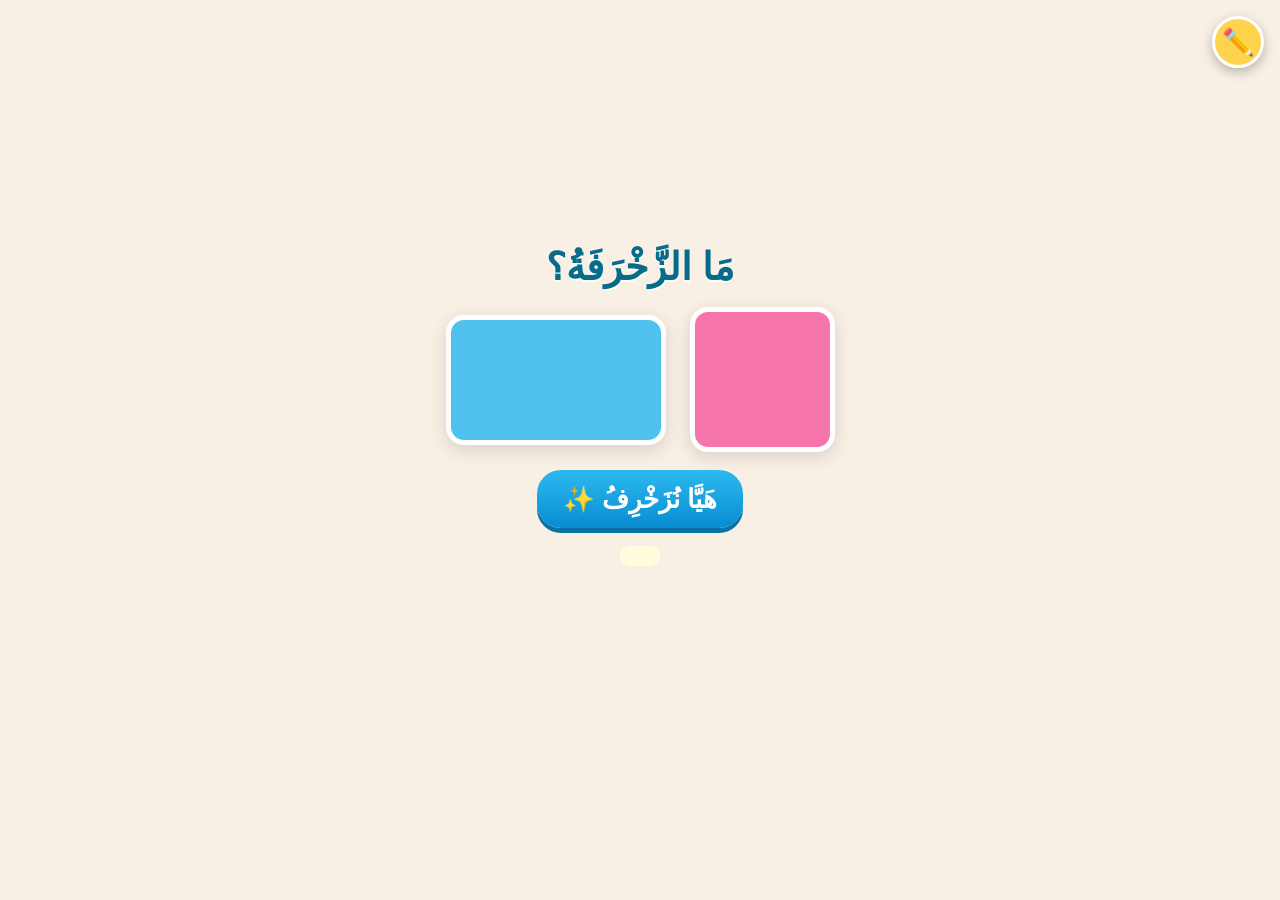
==== 05-decoration.html @ 0cf8bf09 "Add files via upload" ====
<!doctype html><html lang="ar" dir="rtl"><head><meta charset="utf-8"><meta name="viewport" content="width=device-width,initial-scale=1"><link rel="stylesheet" href="style.css"><title>أزخرف بالمربع والمستطيل</title></head><body><main class="page" style="background-image:url('bg-decoration.png')"><div class="board"><div class="title">مَا الزَّخْرَفَةُ؟</div><video id="do" class="character" src="decoration-open.mp4" controls autoplay></video><div class="row" id="plain"><div class="shape sq pink"></div><div class="shape rect sky"></div></div><button class="btn" onclick="decorateNow()">هَيَّا نُزَخْرِفُ ✨</button><div id="decorMsg" class="msg"></div><button id="quiz" class="btn alt hidden" onclick="quizDecor()">أَيُّهُمَا مُزَخْرَفٌ؟</button><div id="decorQuiz" class="row hidden"></div><video id="dc" class="character hidden" src="decoration-close.mp4" controls></video></div></main><script src="common.js"></script><script>document.addEventListener('DOMContentLoaded',()=>{document.body.insertAdjacentHTML('beforeend',nav('04-compare.html','06-watch-discover.html'));window.decorateNow=()=>{[...plain.children].forEach((x,i)=>{x.style.backgroundImage='repeating-linear-gradient(45deg,#f575aa 0 20px,#ffd04b 20px 40px,#4fc3ee 40px 60px)';x.animate([{transform:'scale(.9)'},{transform:'scale(1.08)'},{transform:'scale(1)'}],900)});decorMsg.textContent='نُزَيِّنُ الْأَشْكَالَ فَنَصْنَعُ زَخَارِفَ جَمِيلَةً.';do.classList.add('hidden');quiz.classList.remove('hidden')};window.quizDecor=()=>{quiz.classList.add('hidden');decorMsg.textContent='اِخْتَرْنَ الشَّكْلَ الْمُزَخْرَفَ.';decorQuiz.innerHTML='<button class="card" onclick="decorAnswer(false)"><div class="shape sq pink"></div></button><button class="card" onclick="decorAnswer(true)"><div class="shape rect" style="background:repeating-linear-gradient(45deg,#f575aa 0 20px,#ffd04b 20px 40px,#4fc3ee 40px 60px)"></div></button>';decorQuiz.classList.remove('hidden')};window.decorAnswer=(ok)=>{if(!ok){decorMsg.textContent='حَاوِلْنَ مَرَّةً أُخْرَى.';return}decorMsg.textContent='أَحْسَنْتُنَّ! هَذَا شَكْلٌ مُزَخْرَفٌ.';decorQuiz.classList.add('hidden');do.classList.add('hidden');dc.classList.remove('hidden');dc.play().catch(()=>{})}});</script></body></html>
---- style.css ----
:root{--blue:#087da3;--pink:#f35f9e;--yellow:#ffc642;--purple:#8b5be8;--green:#35b86a}
*{box-sizing:border-box}html,body{margin:0;width:100%;height:100%;font-family:"Tahoma","Arial",sans-serif;direction:rtl;background:#f8f0e5;overflow:hidden}.page{position:relative;width:100vw;height:100vh;background-size:cover;background-position:center}.board{position:absolute;inset:8% 17% 18% 17%;display:flex;flex-direction:column;align-items:center;justify-content:center;gap:18px;text-align:center}.title{font-size:clamp(24px,3vw,48px);font-weight:900;color:#086b88;text-shadow:0 2px #fff}.row{display:flex;gap:24px;align-items:center;justify-content:center;flex-wrap:wrap}.shape{border:5px solid #fff;box-shadow:0 5px 18px #0002;cursor:pointer;transition:.25s}.sq{width:145px;height:145px;border-radius:18px}.rect{width:220px;height:130px;border-radius:18px}.pink{background:#f575aa}.sky{background:#4fc3ee}.yellow{background:#ffd04b}.purple{background:#9566e8}.btn{border:0;border-radius:24px;padding:14px 26px;font-size:clamp(18px,2vw,30px);font-weight:800;color:#fff;background:linear-gradient(#2cb9f0,#078dd1);box-shadow:0 5px 0 #0872a5;cursor:pointer}.btn.alt{background:linear-gradient(#a873f2,#7544d7);box-shadow:0 5px 0 #5830aa}.btn.pinkb{background:linear-gradient(#ff83b8,#ef4f93);box-shadow:0 5px 0 #bd3970}.msg{font-size:clamp(20px,2.2vw,34px);font-weight:800;color:#0a6687;background:#fffddd;padding:10px 20px;border-radius:18px}.nav{position:absolute;bottom:2%;left:3%;right:3%;display:flex;justify-content:space-between;align-items:center;z-index:30}.nav a{text-decoration:none;background:#fff;border:3px solid #ef6b9f;color:#d94e86;border-radius:25px;padding:10px 20px;font-size:20px;font-weight:800}.nav .home{border-color:#2499e0;color:#167fc0}.teacher{position:fixed;top:16px;right:16px;z-index:100}.penbtn{width:52px;height:52px;border-radius:50%;border:3px solid #fff;background:#ffd34e;font-size:26px;box-shadow:0 4px 12px #0004;cursor:pointer}.tools{display:none;margin-top:8px;background:#fff;border-radius:18px;padding:8px;box-shadow:0 4px 18px #0004;gap:6px;flex-wrap:wrap;width:240px}.tools.open{display:flex}.tools button{border:1px solid #ddd;background:#fafafa;border-radius:10px;padding:7px;cursor:pointer}.color{width:26px;height:26px;border-radius:50%!important}.draw-layer{position:fixed;inset:0;z-index:90;pointer-events:none}.draw-layer.active{pointer-events:auto}.character{position:absolute;left:1.5%;bottom:10%;width:min(31vw,420px);max-height:70vh;z-index:12;object-fit:contain;filter:drop-shadow(0 8px 10px #0003)}.videoBox{width:min(78vw,1100px);max-height:65vh;border-radius:24px;box-shadow:0 10px 30px #0004;background:#000}.cards{display:grid;grid-template-columns:repeat(3,minmax(120px,1fr));gap:16px;width:90%}.card{background:#fff;border-radius:22px;padding:18px;box-shadow:0 5px 18px #0002;font-size:24px;font-weight:800;cursor:pointer}.hidden{display:none!important}.dotted{border:5px dashed #888;background:#fff8}.slots{display:flex;gap:10px;background:#8067df;padding:14px;border-radius:24px}.slot{width:110px;height:90px;background:#fff;border-radius:14px;display:flex;align-items:center;justify-content:center}.smallshape{width:65px;height:65px;border-radius:10px}.smallrect{width:85px;height:50px;border-radius:10px}.stars{position:absolute;top:3%;left:31%;right:31%;display:flex;justify-content:space-around;font-size:52px;z-index:5}.star.done{filter:drop-shadow(0 0 10px gold);color:#ffc400}.assess{background:#fffdf4;border-radius:28px;padding:20px;width:86%;max-height:65vh;overflow:auto}.feedback{font-size:28px;font-weight:900;min-height:40px}.stepbar{display:flex;gap:10px;flex-wrap:wrap}.step{padding:12px 18px;border-radius:18px;background:#ffffffdd;font-weight:900;font-size:24px;border:3px solid #f0b23c;cursor:pointer}.pattern{display:flex;gap:10px;align-items:center}.pattern>div{box-shadow:0 2px 6px #0002}.homewrap{position:absolute;inset:0}.hot{position:absolute;background:transparent;border:0;cursor:pointer}.hot:hover{outline:4px solid #fff8;border-radius:20px}@media(max-width:800px){.board{inset:10% 8% 18%}.character{width:35vw}.sq{width:100px;height:100px}.rect{width:160px;height:90px}.cards{grid-template-columns:repeat(2,1fr)}.nav a{font-size:16px;padding:8px 12px}}

/* FIX: interactive controls stay clickable while teacher pen is active */
.board button,.board a,.nav a,.teacher button,.board input,.board select{position:relative;z-index:95;pointer-events:auto}.board video{position:relative;z-index:25}.draw-layer.active{z-index:90}.teacher{z-index:120}.nav{z-index:110}

/* Standalone lesson pages: never show the home screen behind their content */
.standalone-page{background:linear-gradient(180deg,#fff9ef 0%,#f7ead8 100%)}
.standalone-page .board{inset:5% 7% 14%;background:rgba(255,255,255,.78);border-radius:30px;padding:18px;box-shadow:0 12px 34px #8a623322}
.standalone-page .videoBox{width:min(88vw,1180px);max-height:72vh;object-fit:contain;background:#111;border:6px solid #fff}
/* Chroma-key canvases for Minara/Minbar opening and closing clips */
canvas.character{pointer-events:auto!important;touch-action:manipulation}
video.character.hidden+canvas.character{display:none!important}
@media(max-width:800px){.standalone-page .board{inset:5% 3% 15%;padding:10px}.standalone-page .videoBox{width:94vw;max-height:70vh}.character{width:min(42vw,330px)}}

/* 2026-09-30 tablet/mobile interaction cleanup */
.board{overflow:visible}
.character{left:2%;bottom:11%;width:min(23vw,300px);max-height:45vh}
@media(max-width:900px){
  .board{gap:12px}
  .character{left:2%;bottom:12%;width:min(19vw,190px);max-height:34vh}
  .slots{gap:7px;padding:10px}.slot{width:88px;height:74px}
}
@media(max-width:600px){.character{width:22vw;max-height:28vh}.btn{padding:10px 15px}.row{gap:10px}}
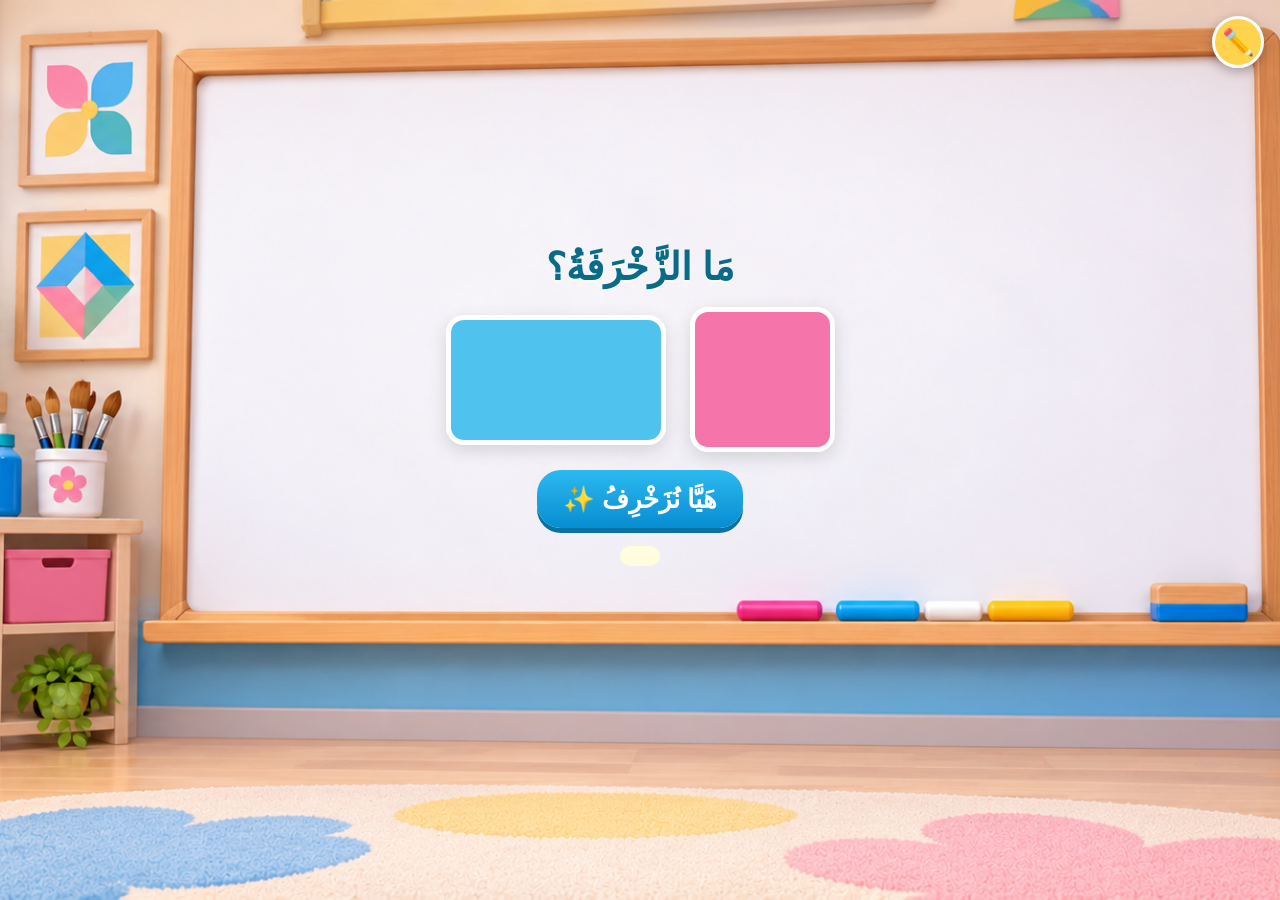
==== commit 1a4e5e84: "Add files via upload" ====
--- a/05-decoration.html
+++ b/05-decoration.html
@@ -1 +1 @@
-<!doctype html><html lang="ar" dir="rtl"><head><meta charset="utf-8"><meta name="viewport" content="width=device-width,initial-scale=1"><link rel="stylesheet" href="style.css"><title>أزخرف بالمربع والمستطيل</title></head><body><main class="page" style="background-image:url('bg-decoration.png')"><div class="board"><div class="title">مَا الزَّخْرَفَةُ؟</div><video id="do" class="character" src="decoration-open.mp4" controls autoplay></video><div class="row" id="plain"><div class="shape sq pink"></div><div class="shape rect sky"></div></div><button class="btn" onclick="decorateNow()">هَيَّا نُزَخْرِفُ ✨</button><div id="decorMsg" class="msg"></div><button id="quiz" class="btn alt hidden" onclick="quizDecor()">أَيُّهُمَا مُزَخْرَفٌ؟</button><div id="decorQuiz" class="row hidden"></div><video id="dc" class="character hidden" src="decoration-close.mp4" controls></video></div></main><script src="common.js"></script><script>document.addEventListener('DOMContentLoaded',()=>{document.body.insertAdjacentHTML('beforeend',nav('04-compare.html','06-watch-discover.html'));window.decorateNow=()=>{[...plain.children].forEach((x,i)=>{x.style.backgroundImage='repeating-linear-gradient(45deg,#f575aa 0 20px,#ffd04b 20px 40px,#4fc3ee 40px 60px)';x.animate([{transform:'scale(.9)'},{transform:'scale(1.08)'},{transform:'scale(1)'}],900)});decorMsg.textContent='نُزَيِّنُ الْأَشْكَالَ فَنَصْنَعُ زَخَارِفَ جَمِيلَةً.';do.classList.add('hidden');quiz.classList.remove('hidden')};window.quizDecor=()=>{quiz.classList.add('hidden');decorMsg.textContent='اِخْتَرْنَ الشَّكْلَ الْمُزَخْرَفَ.';decorQuiz.innerHTML='<button class="card" onclick="decorAnswer(false)"><div class="shape sq pink"></div></button><button class="card" onclick="decorAnswer(true)"><div class="shape rect" style="background:repeating-linear-gradient(45deg,#f575aa 0 20px,#ffd04b 20px 40px,#4fc3ee 40px 60px)"></div></button>';decorQuiz.classList.remove('hidden')};window.decorAnswer=(ok)=>{if(!ok){decorMsg.textContent='حَاوِلْنَ مَرَّةً أُخْرَى.';return}decorMsg.textContent='أَحْسَنْتُنَّ! هَذَا شَكْلٌ مُزَخْرَفٌ.';decorQuiz.classList.add('hidden');do.classList.add('hidden');dc.classList.remove('hidden');dc.play().catch(()=>{})}});</script></body></html>+<!doctype html><html lang="ar" dir="rtl"><head><meta charset="utf-8"><meta name="viewport" content="width=device-width,initial-scale=1"><link rel="stylesheet" href="style.css"><title>أزخرف بالمربع والمستطيل</title></head><body><main class="page" style="background-image:url('bg-decoration.png')"><div class="board"><div class="title">مَا الزَّخْرَفَةُ؟</div><video id="do" class="character" src="decoration-open.mp4" controls autoplay></video><div class="row" id="plain"><div class="shape sq pink"></div><div class="shape rect sky"></div></div><button id="decorateBtn" class="btn" type="button">هَيَّا نُزَخْرِفُ ✨</button><div id="decorMsg" class="msg"></div><button id="quiz" class="btn alt hidden" onclick="quizDecor()">أَيُّهُمَا مُزَخْرَفٌ؟</button><div id="decorQuiz" class="row hidden"></div><video id="dc" class="character hidden" src="decoration-close.mp4" controls></video></div></main><script src="common.js"></script><script>document.addEventListener('DOMContentLoaded',()=>{document.body.insertAdjacentHTML('beforeend',nav('04-compare.html','06-watch-discover.html'));const decorateBtn=document.getElementById('decorateBtn');window.decorateNow=()=>{[...plain.children].forEach((x,i)=>{x.style.backgroundImage='repeating-linear-gradient(45deg,#f575aa 0 20px,#ffd04b 20px 40px,#4fc3ee 40px 60px)';x.animate([{transform:'scale(.9)'},{transform:'scale(1.08)'},{transform:'scale(1)'}],900)});decorMsg.textContent='نُزَيِّنُ الْأَشْكَالَ فَنَصْنَعُ زَخَارِفَ جَمِيلَةً.';do.classList.add('hidden');quiz.classList.remove('hidden')};decorateBtn.addEventListener('click',decorateNow);window.quizDecor=()=>{quiz.classList.add('hidden');decorMsg.textContent='اِخْتَرْنَ الشَّكْلَ الْمُزَخْرَفَ.';decorQuiz.innerHTML='<button class="card" onclick="decorAnswer(false)"><div class="shape sq pink"></div></button><button class="card" onclick="decorAnswer(true)"><div class="shape rect" style="background:repeating-linear-gradient(45deg,#f575aa 0 20px,#ffd04b 20px 40px,#4fc3ee 40px 60px)"></div></button>';decorQuiz.classList.remove('hidden')};window.decorAnswer=(ok)=>{if(!ok){decorMsg.textContent='حَاوِلْنَ مَرَّةً أُخْرَى.';return}decorMsg.textContent='أَحْسَنْتُنَّ! هَذَا شَكْلٌ مُزَخْرَفٌ.';decorQuiz.classList.add('hidden');do.classList.add('hidden');dc.classList.remove('hidden');dc.play().catch(()=>{})}});</script></body></html>
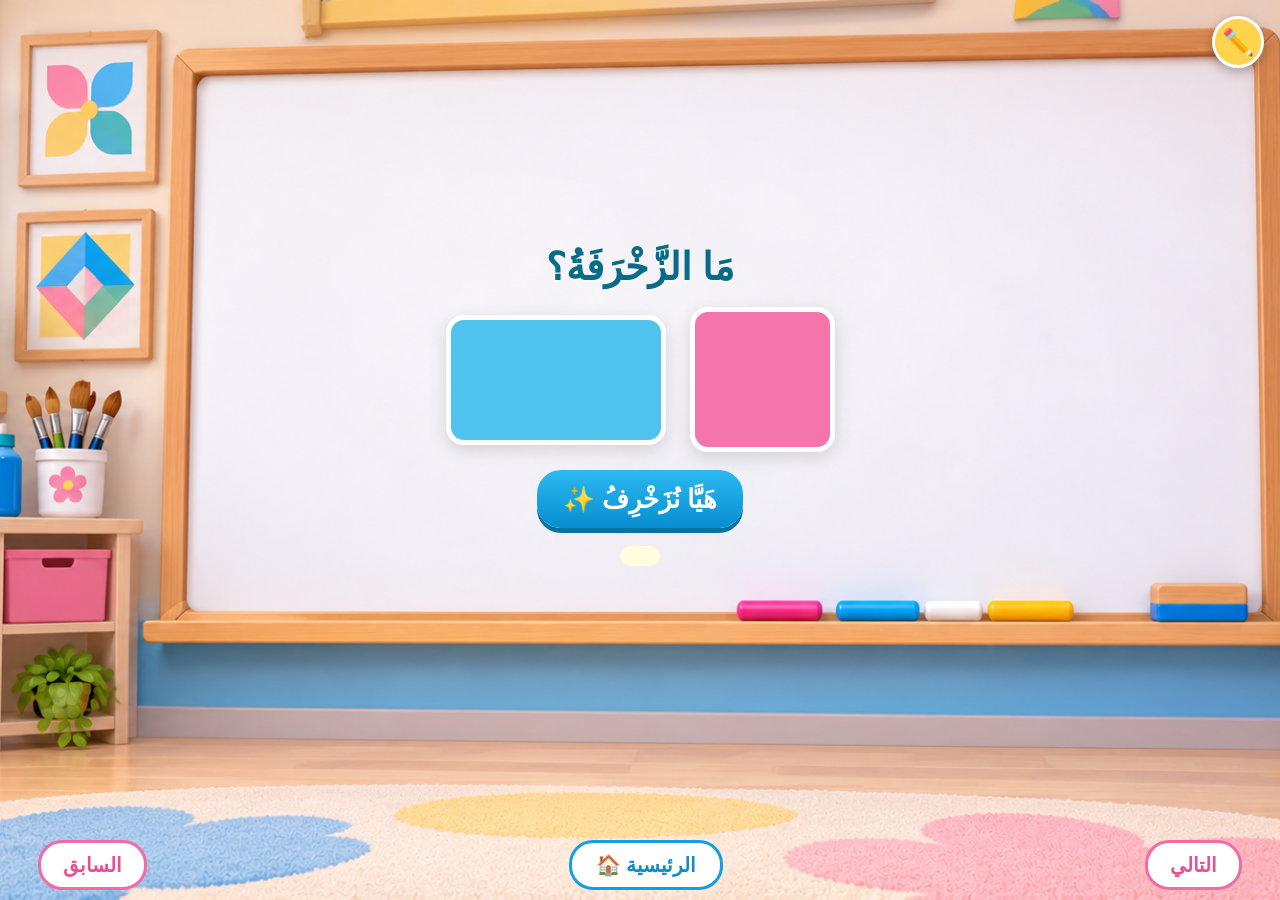
==== commit df449706: "Add files via upload" ====
--- a/05-decoration.html
+++ b/05-decoration.html
@@ -1 +1,5 @@
-<!doctype html><html lang="ar" dir="rtl"><head><meta charset="utf-8"><meta name="viewport" content="width=device-width,initial-scale=1"><link rel="stylesheet" href="style.css"><title>أزخرف بالمربع والمستطيل</title></head><body><main class="page" style="background-image:url('bg-decoration.png')"><div class="board"><div class="title">مَا الزَّخْرَفَةُ؟</div><video id="do" class="character" src="decoration-open.mp4" controls autoplay></video><div class="row" id="plain"><div class="shape sq pink"></div><div class="shape rect sky"></div></div><button id="decorateBtn" class="btn" type="button">هَيَّا نُزَخْرِفُ ✨</button><div id="decorMsg" class="msg"></div><button id="quiz" class="btn alt hidden" onclick="quizDecor()">أَيُّهُمَا مُزَخْرَفٌ؟</button><div id="decorQuiz" class="row hidden"></div><video id="dc" class="character hidden" src="decoration-close.mp4" controls></video></div></main><script src="common.js"></script><script>document.addEventListener('DOMContentLoaded',()=>{document.body.insertAdjacentHTML('beforeend',nav('04-compare.html','06-watch-discover.html'));const decorateBtn=document.getElementById('decorateBtn');window.decorateNow=()=>{[...plain.children].forEach((x,i)=>{x.style.backgroundImage='repeating-linear-gradient(45deg,#f575aa 0 20px,#ffd04b 20px 40px,#4fc3ee 40px 60px)';x.animate([{transform:'scale(.9)'},{transform:'scale(1.08)'},{transform:'scale(1)'}],900)});decorMsg.textContent='نُزَيِّنُ الْأَشْكَالَ فَنَصْنَعُ زَخَارِفَ جَمِيلَةً.';do.classList.add('hidden');quiz.classList.remove('hidden')};decorateBtn.addEventListener('click',decorateNow);window.quizDecor=()=>{quiz.classList.add('hidden');decorMsg.textContent='اِخْتَرْنَ الشَّكْلَ الْمُزَخْرَفَ.';decorQuiz.innerHTML='<button class="card" onclick="decorAnswer(false)"><div class="shape sq pink"></div></button><button class="card" onclick="decorAnswer(true)"><div class="shape rect" style="background:repeating-linear-gradient(45deg,#f575aa 0 20px,#ffd04b 20px 40px,#4fc3ee 40px 60px)"></div></button>';decorQuiz.classList.remove('hidden')};window.decorAnswer=(ok)=>{if(!ok){decorMsg.textContent='حَاوِلْنَ مَرَّةً أُخْرَى.';return}decorMsg.textContent='أَحْسَنْتُنَّ! هَذَا شَكْلٌ مُزَخْرَفٌ.';decorQuiz.classList.add('hidden');do.classList.add('hidden');dc.classList.remove('hidden');dc.play().catch(()=>{})}});</script></body></html>+<!doctype html><html lang="ar" dir="rtl"><head><meta charset="utf-8"><meta name="viewport" content="width=device-width,initial-scale=1"><link rel="stylesheet" href="style.css"><title>أزخرف بالمربع والمستطيل</title></head><body><main class="page" style="background-image:url('bg-decoration.png')"><div class="board"><div class="title">مَا الزَّخْرَفَةُ؟</div><video id="do" class="character" src="decoration-open.mp4" controls autoplay></video><div class="row" id="plain"><div class="shape sq pink"></div><div class="shape rect sky"></div></div><button id="decorateBtn" class="btn" type="button" onclick="decorateNow()" style="position:relative;z-index:50;pointer-events:auto;touch-action:manipulation">هَيَّا نُزَخْرِفُ ✨</button><div id="decorMsg" class="msg"></div><button id="quiz" class="btn alt hidden" onclick="quizDecor()">أَيُّهُمَا مُزَخْرَفٌ؟</button><div id="decorQuiz" class="row hidden"></div><video id="dc" class="character hidden" src="decoration-close.mp4" controls></video></div></main><nav style="position:fixed;left:0;right:0;bottom:max(10px,env(safe-area-inset-bottom));z-index:9999;display:flex;align-items:center;justify-content:space-between;padding:0 3vw;pointer-events:none">
+<button type="button" onclick="location.href='06-watch-discover.html'" style="pointer-events:auto;background:#fff;border:3px solid #f36aa4;border-radius:24px;padding:10px 22px;font:700 20px Arial;color:#e94f91">التالي</button>
+<button type="button" onclick="location.href='index.html'" style="pointer-events:auto;background:#fff;border:3px solid #159fe0;border-radius:24px;padding:10px 24px;font:700 20px Arial;color:#138bc4">الرئيسية 🏠</button>
+<button type="button" onclick="location.href='04-compare.html'" style="pointer-events:auto;background:#fff;border:3px solid #f36aa4;border-radius:24px;padding:10px 22px;font:700 20px Arial;color:#e94f91">السابق</button>
+</nav><script src="common.js"></script><script>document.addEventListener('DOMContentLoaded',()=>{const decorateBtn=document.getElementById('decorateBtn');window.decorateNow=()=>{[...plain.children].forEach((x,i)=>{x.style.backgroundImage='repeating-linear-gradient(45deg,#f575aa 0 20px,#ffd04b 20px 40px,#4fc3ee 40px 60px)';x.animate([{transform:'scale(.9)'},{transform:'scale(1.08)'},{transform:'scale(1)'}],900)});decorMsg.textContent='نُزَيِّنُ الْأَشْكَالَ فَنَصْنَعُ زَخَارِفَ جَمِيلَةً.';do.classList.add('hidden');quiz.classList.remove('hidden')};window.quizDecor=()=>{quiz.classList.add('hidden');decorMsg.textContent='اِخْتَرْنَ الشَّكْلَ الْمُزَخْرَفَ.';decorQuiz.innerHTML='<button class="card" onclick="decorAnswer(false)"><div class="shape sq pink"></div></button><button class="card" onclick="decorAnswer(true)"><div class="shape rect" style="background:repeating-linear-gradient(45deg,#f575aa 0 20px,#ffd04b 20px 40px,#4fc3ee 40px 60px)"></div></button>';decorQuiz.classList.remove('hidden')};window.decorAnswer=(ok)=>{if(!ok){decorMsg.textContent='حَاوِلْنَ مَرَّةً أُخْرَى.';return}decorMsg.textContent='أَحْسَنْتُنَّ! هَذَا شَكْلٌ مُزَخْرَفٌ.';decorQuiz.classList.add('hidden');do.classList.add('hidden');dc.classList.remove('hidden');dc.play().catch(()=>{})}});</script></body></html>
